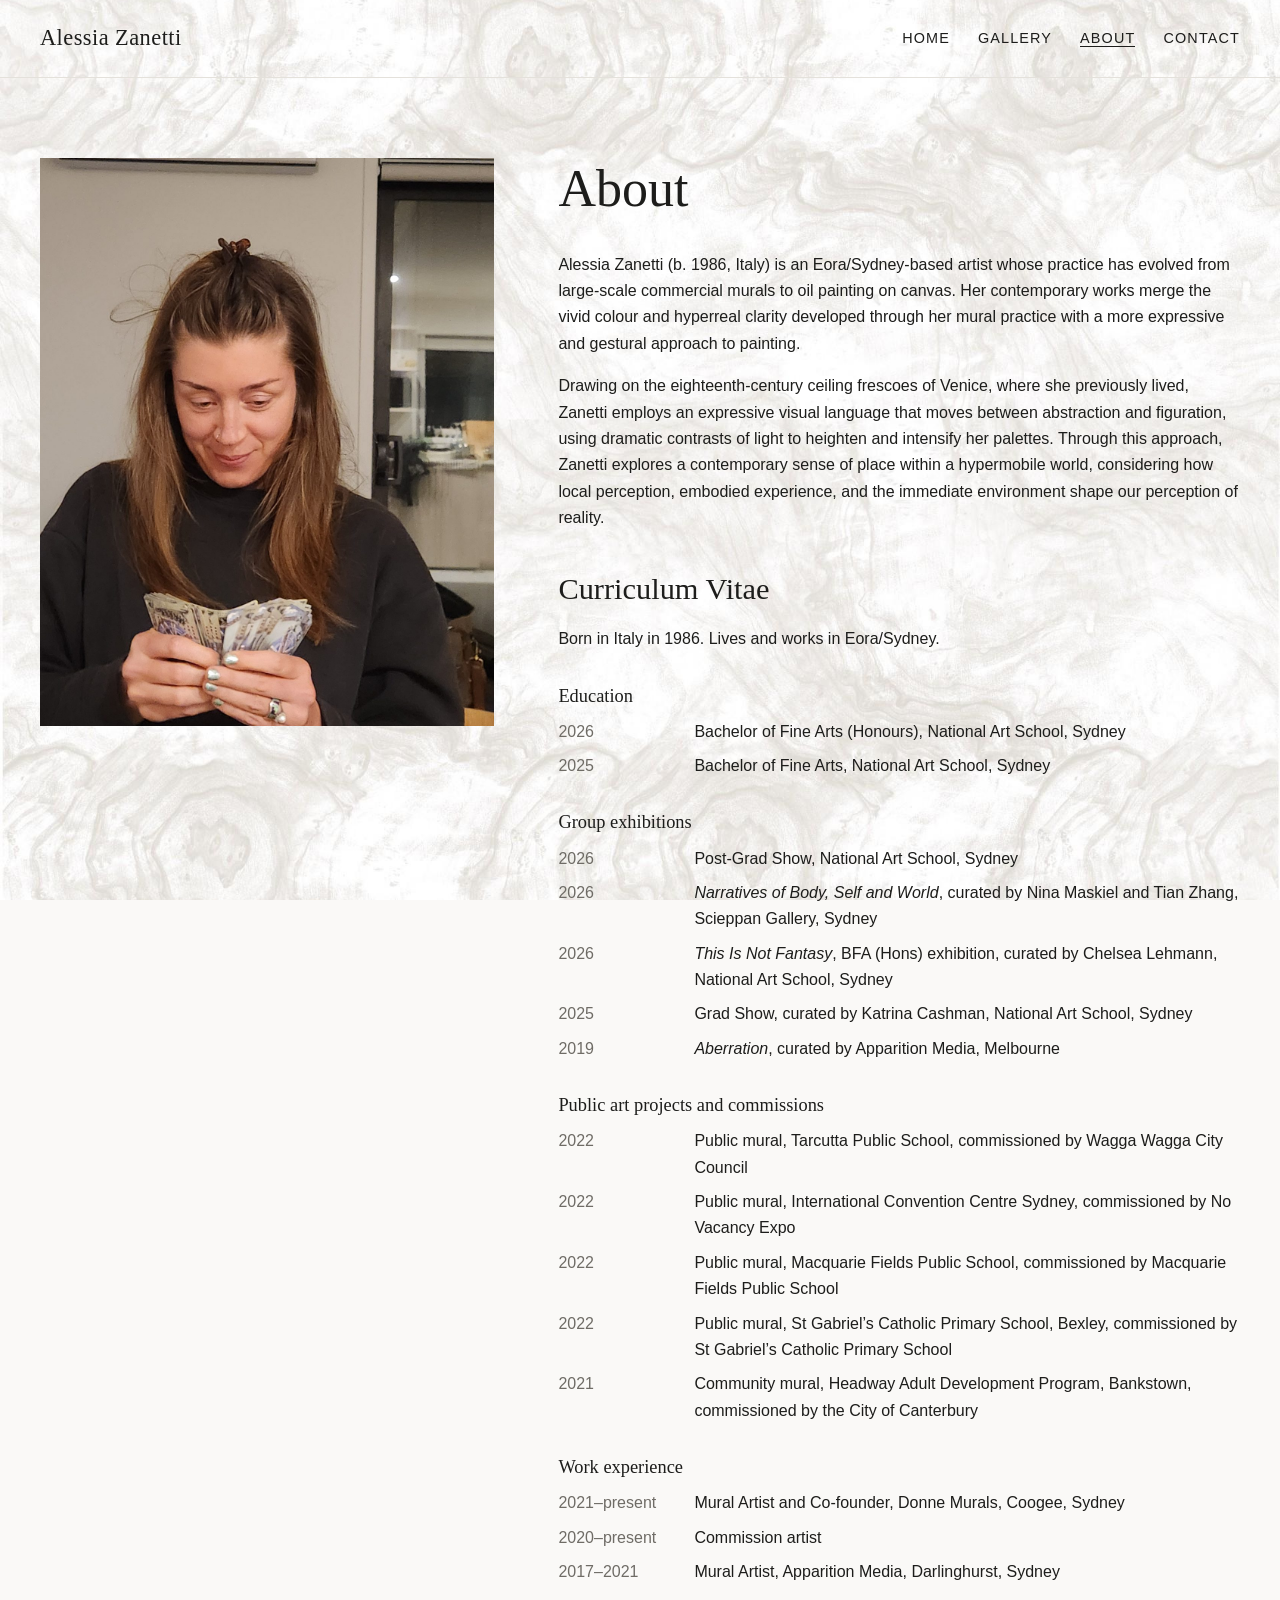
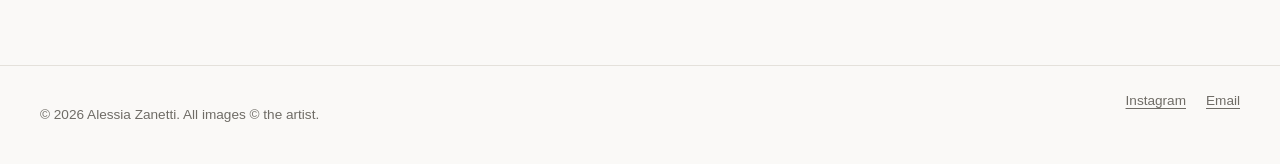
==== about.html @ e6702dd6 "Use light marble background on all pages Co-Authored-By: Claude Opus 5.5 <noreply@anthropic.com> Cla" ====
<!DOCTYPE html>
<html lang="en">
<head>
  <meta charset="utf-8">
  <meta name="viewport" content="width=device-width, initial-scale=1">
  <title>About — Alessia Zanetti</title>
  <meta name="description" content="Biography and CV of Alessia Zanetti, an Eora/Sydney-based painter working in oil on canvas.">
  <!-- Social sharing preview (replace image with a real painting) -->
  <meta property="og:title" content="About — Alessia Zanetti">
  <meta property="og:description" content="Biography and CV of Alessia Zanetti, an Eora/Sydney-based painter working in oil on canvas.">
  <meta property="og:image" content="images/paintings/morning-light.jpg">
  <link rel="stylesheet" href="css/style.css">
</head>
<body class="bg-marble-light">
  <a class="skip-link" href="#main">Skip to content</a>

  <header class="site-header">
    <div class="container">
      <a class="logo" href="index.html">Alessia Zanetti</a>
      <button class="nav-toggle" aria-expanded="false" aria-controls="site-nav">Menu</button>
      <nav class="site-nav" id="site-nav" aria-label="Main">
        <ul>
          <li><a href="index.html">Home</a></li>
          <li><a href="gallery.html">Gallery</a></li>
          <li><a href="about.html" aria-current="page">About</a></li>
          <li><a href="contact.html">Contact</a></li>
        </ul>
      </nav>
    </div>
  </header>

  <main id="main">
    <section class="section container about-grid">
      <!-- Portrait: replace images/portrait.jpg to change it (portrait format, ~1200 × 1600 px) -->
      <div class="portrait">
        <img src="images/portrait.jpg" alt="Alessia Zanetti">
      </div>

      <div>
        <h1>About</h1>
        <p>
          Alessia Zanetti (b. 1986, Italy) is an Eora/Sydney-based artist whose practice has
          evolved from large-scale commercial murals to oil painting on canvas. Her contemporary
          works merge the vivid colour and hyperreal clarity developed through her mural practice
          with a more expressive and gestural approach to painting.
        </p>
        <p>
          Drawing on the eighteenth-century ceiling frescoes of Venice, where she previously lived,
          Zanetti employs an expressive visual language that moves between abstraction and
          figuration, using dramatic contrasts of light to heighten and intensify her palettes.
          Through this approach, Zanetti explores a contemporary sense of place within a
          hypermobile world, considering how local perception, embodied experience, and the
          immediate environment shape our perception of reality.
        </p>

        <div class="cv">
          <h2>Curriculum Vitae</h2>
          <p class="meta">Born in Italy in 1986. Lives and works in Eora/Sydney.</p>

          <h3>Education</h3>
          <dl>
            <dt>2026</dt><dd>Bachelor of Fine Arts (Honours), National Art School, Sydney</dd>
            <dt>2025</dt><dd>Bachelor of Fine Arts, National Art School, Sydney</dd>
          </dl>

          <h3>Group exhibitions</h3>
          <dl>
            <dt>2026</dt><dd>Post-Grad Show, National Art School, Sydney</dd>
            <dt>2026</dt><dd><em>Narratives of Body, Self and World</em>, curated by Nina Maskiel and Tian Zhang, Scieppan Gallery, Sydney</dd>
            <dt>2026</dt><dd><em>This Is Not Fantasy</em>, BFA (Hons) exhibition, curated by Chelsea Lehmann, National Art School, Sydney</dd>
            <dt>2025</dt><dd>Grad Show, curated by Katrina Cashman, National Art School, Sydney</dd>
            <dt>2019</dt><dd><em>Aberration</em>, curated by Apparition Media, Melbourne</dd>
          </dl>

          <h3>Public art projects and commissions</h3>
          <dl>
            <dt>2022</dt><dd>Public mural, Tarcutta Public School, commissioned by Wagga Wagga City Council</dd>
            <dt>2022</dt><dd>Public mural, International Convention Centre Sydney, commissioned by No Vacancy Expo</dd>
            <dt>2022</dt><dd>Public mural, Macquarie Fields Public School, commissioned by Macquarie Fields Public School</dd>
            <dt>2022</dt><dd>Public mural, St Gabriel&rsquo;s Catholic Primary School, Bexley, commissioned by St Gabriel&rsquo;s Catholic Primary School</dd>
            <dt>2021</dt><dd>Community mural, Headway Adult Development Program, Bankstown, commissioned by the City of Canterbury</dd>
          </dl>

          <h3>Work experience</h3>
          <dl>
            <dt>2021&ndash;present</dt><dd>Mural Artist and Co-founder, Donne Murals, Coogee, Sydney</dd>
            <dt>2020&ndash;present</dt><dd>Commission artist</dd>
            <dt>2017&ndash;2021</dt><dd>Mural Artist, Apparition Media, Darlinghurst, Sydney</dd>
          </dl>
        </div>
      </div>
    </section>
  </main>

  <footer class="site-footer">
    <div class="container">
      <p>&copy; <span data-year>2026</span> Alessia Zanetti. All images &copy; the artist.</p>
      <ul>
        <li><a href="https://www.instagram.com/alessia_zanetti/" target="_blank" rel="noopener">Instagram</a></li>
        <li><a href="mailto:alessia_zanetti@yahoo.it">Email</a></li>
      </ul>
    </div>
  </footer>

  <script src="js/gallery.js" defer></script>
</body>
</html>
---- css/style.css ----
/* ==========================================================================
   Alessia Zanetti — portfolio styles
   Edit the variables below to change the whole site's look.
   ========================================================================== */

:root {
  --bg: #faf9f7;
  --text: #1d1d1b;
  --muted: #6f6c66;
  --line: #e4e1db;
  --accent: #8a3b2a;

  --font-body: "Helvetica Neue", Arial, sans-serif;
  --font-display: Georgia, "Times New Roman", serif;

  --max-width: 1200px;
  --gap: clamp(1rem, 2.5vw, 2rem);
}

*,
*::before,
*::after { box-sizing: border-box; }

html { scroll-behavior: smooth; }

body {
  margin: 0;
  background: var(--bg);
  color: var(--text);
  font: 1rem/1.65 var(--font-body);
  -webkit-font-smoothing: antialiased;
  display: flex;
  flex-direction: column;
  min-height: 100vh;
}

main { flex: 1; }

/* ---------- Page backgrounds ----------
   A fixed layer behind the page. background-size: cover keeps each image's
   proportions and crops the edges to fill any screen size.
   Choose a background per page with a class on <body>, e.g. <body class="bg-stone">. */

body::before {
  content: "";
  position: fixed;
  inset: 0;
  z-index: -1;
  background: var(--bg) var(--bg-image, none) center / cover no-repeat;
  pointer-events: none;
}
.bg-marble-light { --bg-image: url("../images/backgrounds/marble-light.jpg"); }
.bg-plaster      { --bg-image: url("../images/backgrounds/plaster.jpg"); }
.bg-marble-taupe { --bg-image: url("../images/backgrounds/marble-taupe.jpg"); }
.bg-stone        { --bg-image: url("../images/backgrounds/stone.jpg"); }

img { max-width: 100%; height: auto; display: block; }

a { color: inherit; text-underline-offset: 0.2em; }
a:hover { color: var(--accent); }

h1, h2, h3 {
  font-family: var(--font-display);
  font-weight: normal;
  line-height: 1.2;
  margin: 0 0 0.6em;
}
h1 { font-size: clamp(2rem, 5vw, 3.25rem); }
h2 { font-size: clamp(1.4rem, 3vw, 1.9rem); }
h3 { font-size: 1.15rem; }

.container {
  width: min(100% - 2 * var(--gap), var(--max-width));
  margin-inline: auto;
}

.skip-link {
  position: absolute;
  left: -999px;
  background: var(--text);
  color: var(--bg);
  padding: 0.5rem 1rem;
  z-index: 100;
}
.skip-link:focus { left: 1rem; top: 1rem; }

/* ---------- Header / nav ---------- */

.site-header { border-bottom: 1px solid var(--line); }
.site-header .container {
  display: flex;
  align-items: center;
  justify-content: space-between;
  gap: 1rem;
  padding-block: 1.25rem;
}

.logo {
  font-family: var(--font-display);
  font-size: 1.4rem;
  text-decoration: none;
  letter-spacing: 0.02em;
}

.nav-toggle {
  display: none;
  background: none;
  border: 1px solid var(--line);
  padding: 0.4rem 0.75rem;
  font: inherit;
  cursor: pointer;
}

.site-nav ul {
  display: flex;
  gap: 1.75rem;
  list-style: none;
  margin: 0;
  padding: 0;
}
.site-nav a {
  text-decoration: none;
  font-size: 0.9rem;
  letter-spacing: 0.08em;
  text-transform: uppercase;
}
.site-nav a[aria-current="page"] {
  border-bottom: 1px solid currentColor;
}

@media (max-width: 640px) {
  .nav-toggle { display: block; }
  .site-nav { display: none; width: 100%; }
  .site-nav.open { display: block; }
  .site-header .container { flex-wrap: wrap; }
  .site-nav ul { flex-direction: column; gap: 0.75rem; padding-top: 0.5rem; }
}

/* ---------- Sections ---------- */

.section { padding-block: clamp(2.5rem, 7vw, 5rem); }

.hero {
  padding-block: clamp(3rem, 10vw, 7rem);
  text-align: center;
}
.hero p {
  color: var(--muted);
  max-width: 38rem;
  margin: 0 auto 2rem;
  font-size: 1.1rem;
}

.button {
  display: inline-block;
  padding: 0.75rem 1.6rem;
  border: 1px solid var(--text);
  text-decoration: none;
  font-size: 0.85rem;
  letter-spacing: 0.1em;
  text-transform: uppercase;
  background: none;
  cursor: pointer;
  font-family: inherit;
  color: var(--text);
}
.button:hover { background: var(--text); color: var(--bg); }

.section-head {
  display: flex;
  justify-content: space-between;
  align-items: baseline;
  gap: 1rem;
  margin-bottom: 2rem;
}

/* ---------- Gallery grid ---------- */

.filters {
  display: flex;
  flex-wrap: wrap;
  gap: 0.5rem;
  margin-bottom: 2rem;
}
.filters button {
  background: none;
  border: 1px solid var(--line);
  padding: 0.4rem 0.9rem;
  font: inherit;
  font-size: 0.85rem;
  cursor: pointer;
  color: var(--muted);
}
.filters button[aria-pressed="true"] {
  border-color: var(--text);
  color: var(--text);
}

.grid {
  display: grid;
  grid-template-columns: repeat(auto-fill, minmax(260px, 1fr));
  gap: var(--gap);
}

.card { margin: 0; }
.card button {
  display: block;
  width: 100%;
  padding: 0;
  border: 0;
  background: none;
  cursor: zoom-in;
  font: inherit;
  color: inherit;
  text-align: left;
}
.card .frame {
  aspect-ratio: 4 / 5;
  overflow: hidden;
  background: var(--line);
}
.card img {
  width: 100%;
  height: 100%;
  object-fit: cover;
  transition: transform 0.4s ease, opacity 0.3s;
}
.card button:hover img,
.card button:focus-visible img { transform: scale(1.03); }

.card figcaption { padding-top: 0.75rem; }
.card .title { font-family: var(--font-display); font-size: 1.05rem; }
.card .meta { color: var(--muted); font-size: 0.85rem; }
.sold::after {
  content: "";
  display: inline-block;
  width: 0.55em;
  height: 0.55em;
  margin-left: 0.4em;
  border-radius: 50%;
  background: var(--accent);
  vertical-align: middle;
}

/* ---------- Lightbox ---------- */

.lightbox {
  border: 0;
  padding: 0;
  max-width: 100vw;
  max-height: 100vh;
  width: 100vw;
  height: 100vh;
  background: rgba(20, 20, 18, 0.96);
  color: #f2f0ec;
}
.lightbox::backdrop { background: transparent; }
.lightbox-inner {
  height: 100%;
  display: grid;
  grid-template-rows: minmax(0, 1fr) auto;
  place-items: center;
  padding: 3.5rem 4rem 1.5rem;
}
.lightbox img {
  width: 100%;
  height: 100%;
  object-fit: contain;
}
.lightbox-caption {
  text-align: center;
  padding-top: 1rem;
  font-size: 0.9rem;
}
.lightbox-caption .title { font-family: var(--font-display); font-size: 1.15rem; }
.lightbox-caption .meta { color: #b3afa7; }
.lightbox button {
  position: absolute;
  background: none;
  border: 0;
  color: inherit;
  font-size: 2rem;
  line-height: 1;
  cursor: pointer;
  padding: 0.75rem;
  opacity: 0.75;
}
.lightbox button:hover { opacity: 1; }
.lb-close { top: 0.5rem; right: 0.75rem; }
.lb-prev { left: 0.5rem; top: 50%; transform: translateY(-50%); }
.lb-next { right: 0.5rem; top: 50%; transform: translateY(-50%); }

@media (max-width: 640px) {
  .lightbox-inner { padding: 3.5rem 0.5rem 1rem; }
  .lb-prev, .lb-next { top: auto; bottom: 0.5rem; transform: none; }
}

/* ---------- About ---------- */

.about-grid {
  display: grid;
  grid-template-columns: minmax(0, 2fr) minmax(0, 3fr);
  gap: clamp(2rem, 5vw, 4rem);
  align-items: start;
}
@media (max-width: 760px) { .about-grid { grid-template-columns: 1fr; } }

.portrait { background: var(--line); aspect-ratio: 4 / 5; overflow: hidden; }
.portrait img { width: 100%; height: 100%; object-fit: cover; }

.statement {
  font-family: var(--font-display);
  font-size: 1.2rem;
  border-left: 2px solid var(--accent);
  padding-left: 1.25rem;
  margin: 2rem 0;
}

.cv h2 { margin-top: 2.5rem; }
.cv h3 { margin: 2rem 0 0.75rem; }
.cv dl { display: grid; grid-template-columns: 7.5rem 1fr; gap: 0.5rem 1rem; margin: 0; }
.cv dt { white-space: nowrap; }
@media (max-width: 480px) {
  .cv dl { grid-template-columns: 1fr; gap: 0; }
  .cv dl dd { margin-bottom: 0.6rem; }
}
.cv dt { color: var(--muted); }
.cv dd { margin: 0; }

/* ---------- Contact ---------- */

.contact-form { display: grid; gap: 1.25rem; max-width: 34rem; }
.contact-form label { display: grid; gap: 0.35rem; font-size: 0.9rem; }
.contact-form input,
.contact-form textarea {
  font: inherit;
  padding: 0.7rem 0.8rem;
  border: 1px solid var(--line);
  background: #fff;
}
.contact-form input:focus,
.contact-form textarea:focus { outline: 2px solid var(--accent); outline-offset: 1px; }
.contact-form textarea { min-height: 9rem; resize: vertical; }

/* ---------- Footer ---------- */

.site-footer {
  border-top: 1px solid var(--line);
  color: var(--muted);
  font-size: 0.85rem;
}
.site-footer .container {
  display: flex;
  flex-wrap: wrap;
  justify-content: space-between;
  gap: 1rem;
  padding-block: 1.5rem;
}
.site-footer ul { display: flex; gap: 1.25rem; list-style: none; margin: 0; padding: 0; }

.visually-hidden {
  position: absolute !important;
  width: 1px; height: 1px;
  overflow: hidden;
  clip: rect(0 0 0 0);
  white-space: nowrap;
}

@media (prefers-reduced-motion: reduce) {
  * { transition: none !important; scroll-behavior: auto !important; }
}
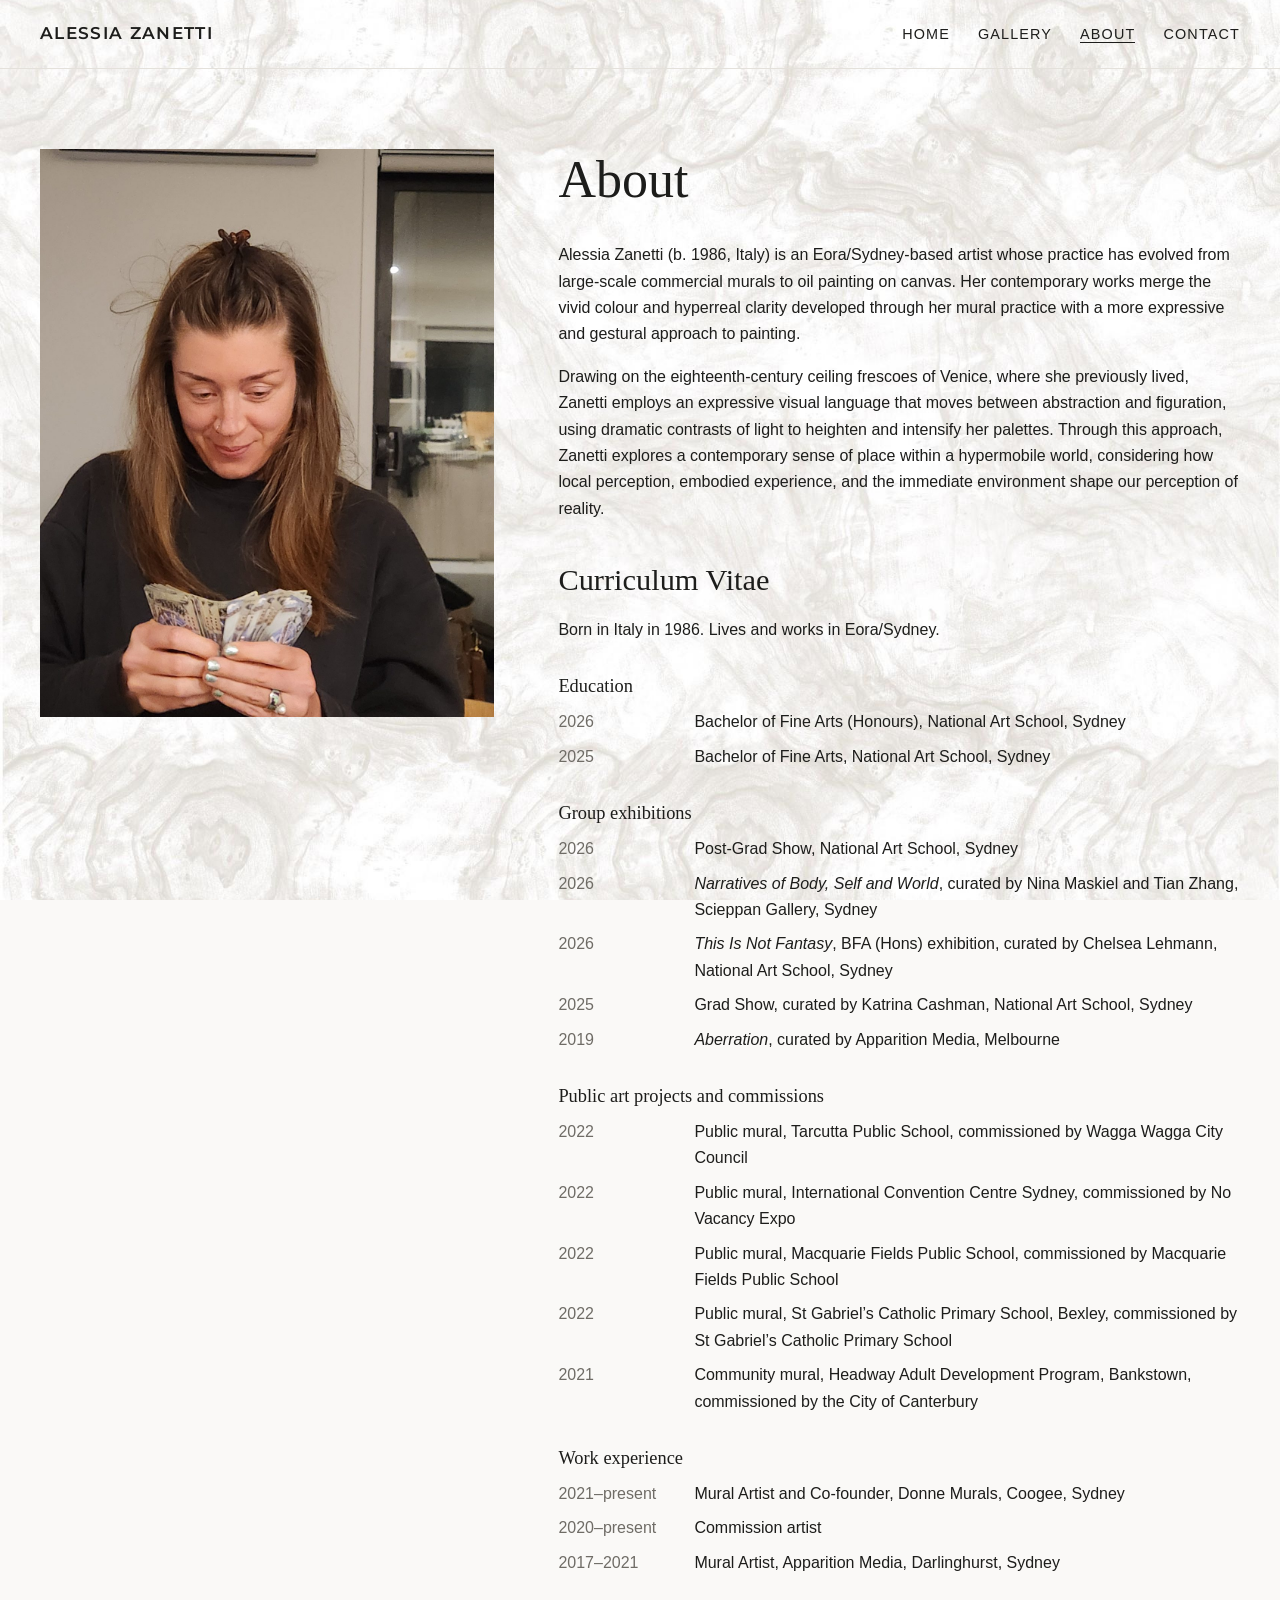
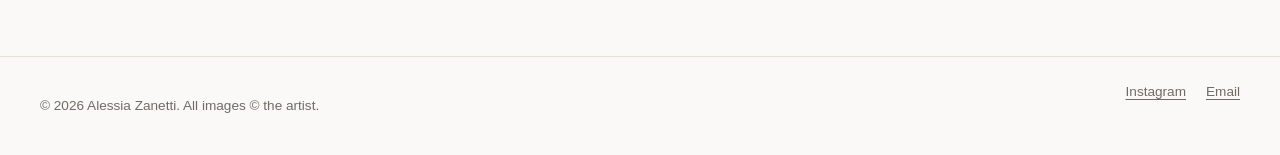
==== commit c8f3a3ea: "Use Montserrat for the artist's name on every page The header logo and the home page title now match" ====
--- a/about.html
+++ b/about.html
@@ -8,7 +8,8 @@
   <!-- Social sharing preview (replace image with a real painting) -->
   <meta property="og:title" content="About — Alessia Zanetti">
   <meta property="og:description" content="Biography and CV of Alessia Zanetti, an Eora/Sydney-based painter working in oil on canvas.">
-  <meta property="og:image" content="images/paintings/morning-light.jpg">
+  <meta property="og:image" content="https://alessiazanetti.com/images/paintings/untitled-2.jpg">
+  <link rel="preload" href="fonts/montserrat-latin-600-normal.woff2" as="font" type="font/woff2" crossorigin>
   <link rel="stylesheet" href="css/style.css">
 </head>
 <body class="bg-marble-light">
@@ -20,7 +21,7 @@
       <button class="nav-toggle" aria-expanded="false" aria-controls="site-nav">Menu</button>
       <nav class="site-nav" id="site-nav" aria-label="Main">
         <ul>
-          <li><a href="index.html">Home</a></li>
+          <li><a href="home.html">Home</a></li>
           <li><a href="gallery.html">Gallery</a></li>
           <li><a href="about.html" aria-current="page">About</a></li>
           <li><a href="contact.html">Contact</a></li>
--- a/css/style.css
+++ b/css/style.css
@@ -2,6 +2,11 @@
    Alessia Zanetti — portfolio styles
    Edit the variables below to change the whole site's look.
    ========================================================================== */
+
+/* Montserrat (self-hosted, SIL Open Font License) is used for the artist's name
+   everywhere, matching the landing page. */
+@font-face { font-family: "Montserrat"; font-weight: 600; font-style: normal; font-display: swap;
+  src: url("../fonts/montserrat-latin-600-normal.woff2") format("woff2"); }
 
 :root {
   --bg: #faf9f7;
@@ -12,6 +17,7 @@
 
   --font-body: "Helvetica Neue", Arial, sans-serif;
   --font-display: Georgia, "Times New Roman", serif;
+  --font-name: "Montserrat", "Helvetica Neue", Arial, sans-serif;  /* the artist's name */
 
   --max-width: 1200px;
   --gap: clamp(1rem, 2.5vw, 2rem);
@@ -95,11 +101,16 @@
   padding-block: 1.25rem;
 }
 
+.logo,
+.artist-name {
+  font-family: var(--font-name);
+  font-weight: 600;
+  text-transform: uppercase;
+  letter-spacing: 0.08em;
+}
 .logo {
-  font-family: var(--font-display);
-  font-size: 1.4rem;
+  font-size: 1.05rem;
   text-decoration: none;
-  letter-spacing: 0.02em;
 }
 
 .nav-toggle {
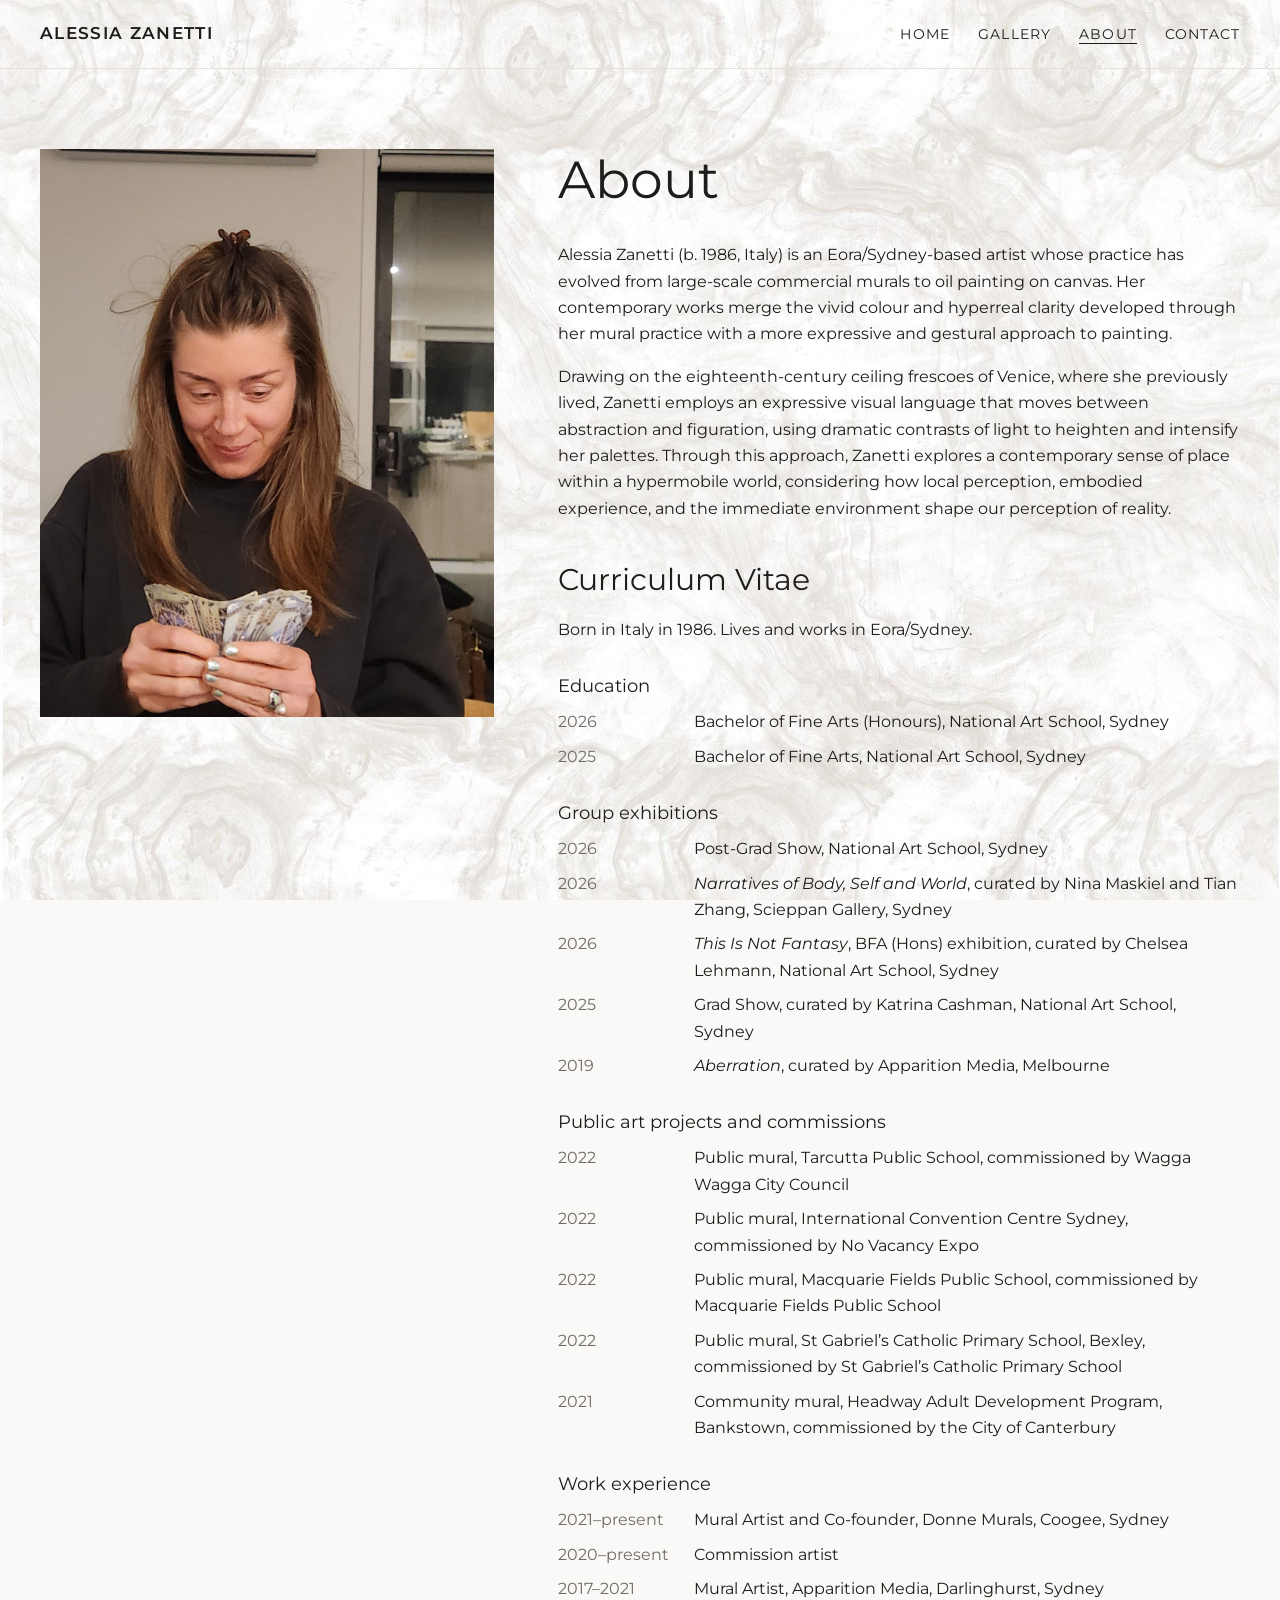
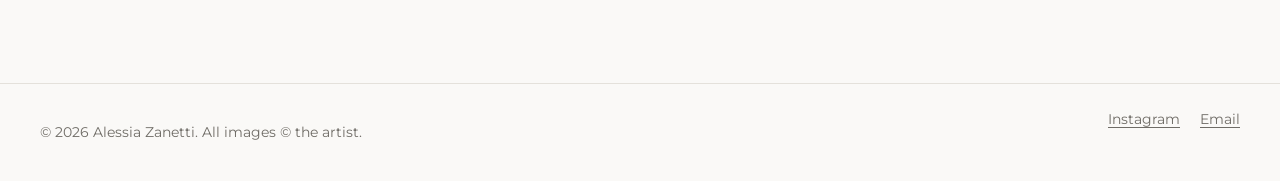
==== commit f0333726: "Use Montserrat for all text and remove lilac - Body text and headings now use self-hosted Montserrat" ====
--- a/about.html
+++ b/about.html
@@ -9,6 +9,7 @@
   <meta property="og:title" content="About — Alessia Zanetti">
   <meta property="og:description" content="Biography and CV of Alessia Zanetti, an Eora/Sydney-based painter working in oil on canvas.">
   <meta property="og:image" content="https://alessiazanetti.com/images/paintings/untitled-2.jpg">
+  <link rel="preload" href="fonts/montserrat-latin-400-normal.woff2" as="font" type="font/woff2" crossorigin>
   <link rel="preload" href="fonts/montserrat-latin-600-normal.woff2" as="font" type="font/woff2" crossorigin>
   <link rel="stylesheet" href="css/style.css">
 </head>
--- a/css/style.css
+++ b/css/style.css
@@ -3,8 +3,11 @@
    Edit the variables below to change the whole site's look.
    ========================================================================== */
 
-/* Montserrat (self-hosted, SIL Open Font License) is used for the artist's name
-   everywhere, matching the landing page. */
+/* Montserrat (self-hosted, SIL Open Font License) is used for all text. */
+@font-face { font-family: "Montserrat"; font-weight: 400; font-style: normal; font-display: swap;
+  src: url("../fonts/montserrat-latin-400-normal.woff2") format("woff2"); }
+@font-face { font-family: "Montserrat"; font-weight: 400; font-style: italic; font-display: swap;
+  src: url("../fonts/montserrat-latin-400-italic.woff2") format("woff2"); }
 @font-face { font-family: "Montserrat"; font-weight: 600; font-style: normal; font-display: swap;
   src: url("../fonts/montserrat-latin-600-normal.woff2") format("woff2"); }
 
@@ -15,9 +18,9 @@
   --line: #e4e1db;
   --accent: #8a3b2a;
 
-  --font-body: "Helvetica Neue", Arial, sans-serif;
-  --font-display: Georgia, "Times New Roman", serif;
-  --font-name: "Montserrat", "Helvetica Neue", Arial, sans-serif;  /* the artist's name */
+  --font-body: "Montserrat", "Helvetica Neue", Arial, sans-serif;
+  --font-display: var(--font-body);   /* headings */
+  --font-name: var(--font-body);      /* the artist's name */
 
   --max-width: 1200px;
   --gap: clamp(1rem, 2.5vw, 2rem);
@@ -286,6 +289,7 @@
 .lightbox-caption .title { font-family: var(--font-display); font-size: 1.15rem; }
 .lightbox-caption .meta { color: #b3afa7; }
 .lightbox button {
+  font-family: inherit;
   position: absolute;
   background: none;
   border: 0;
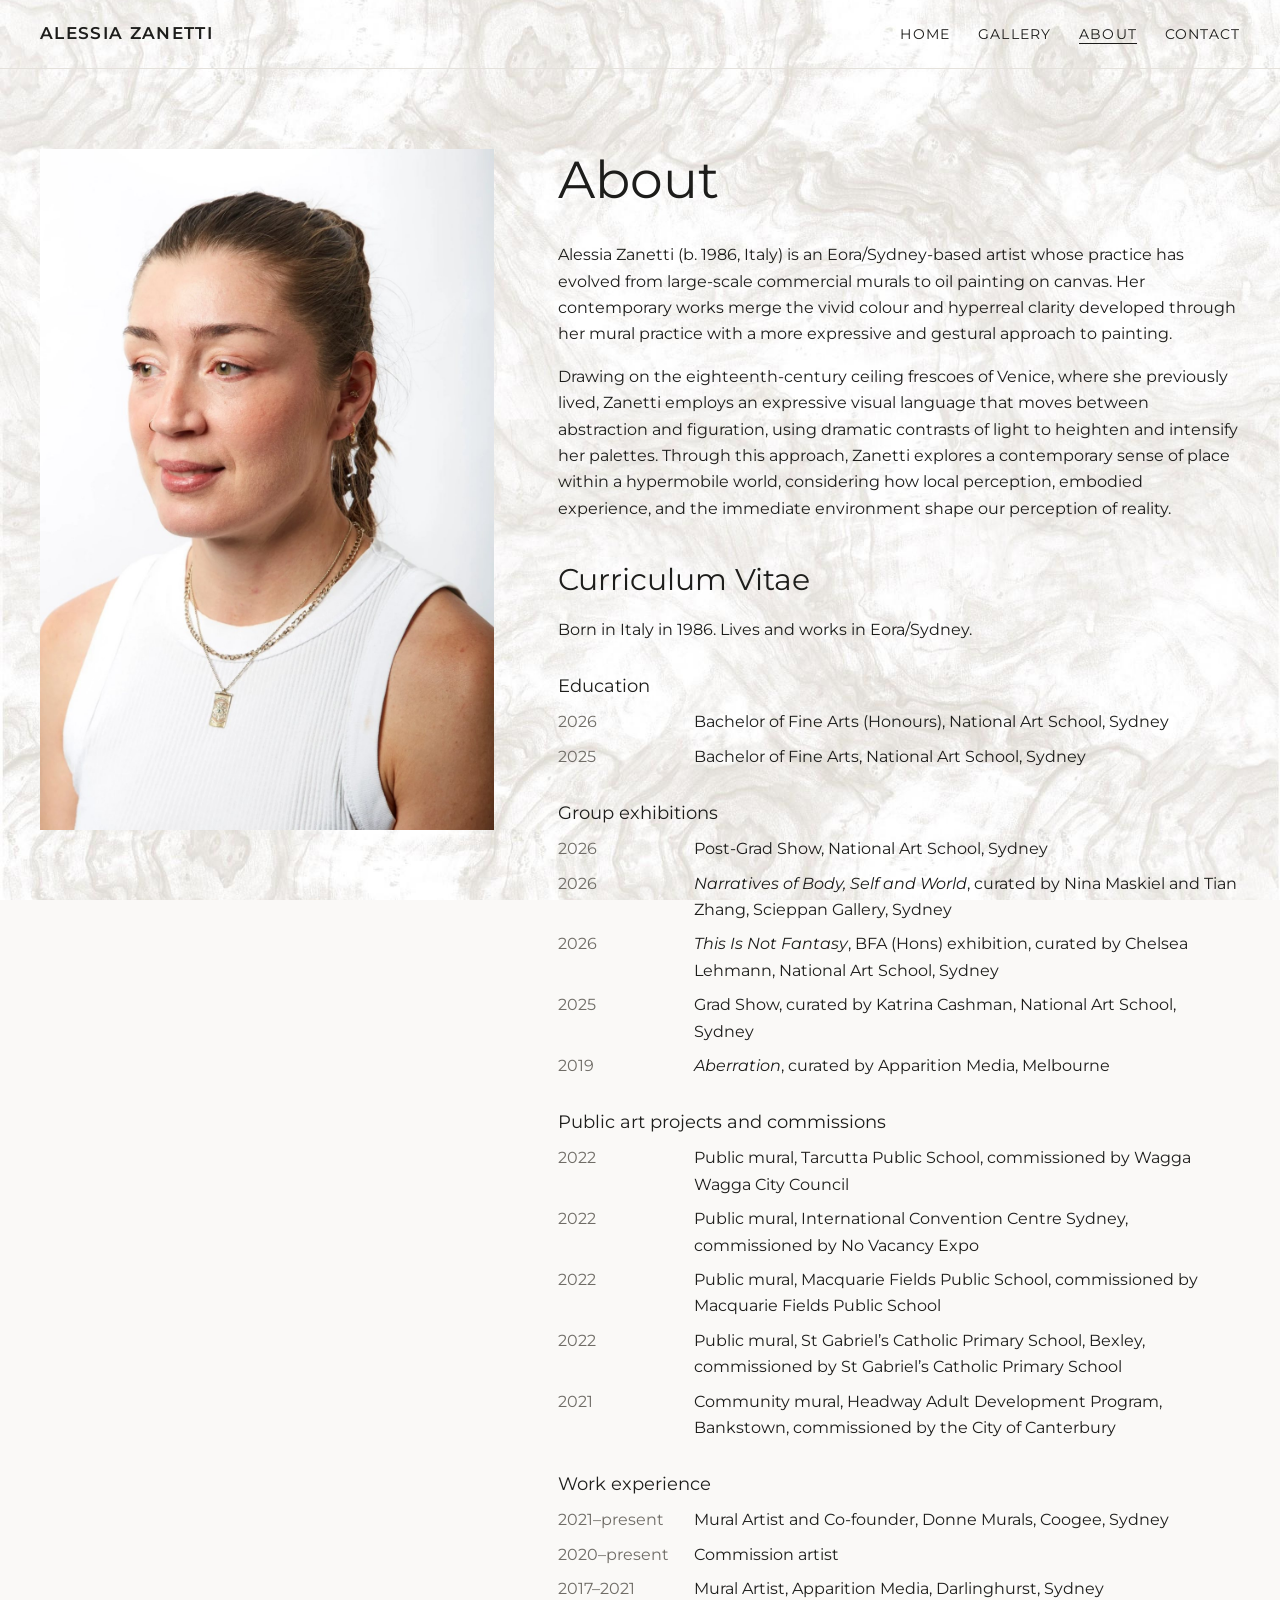
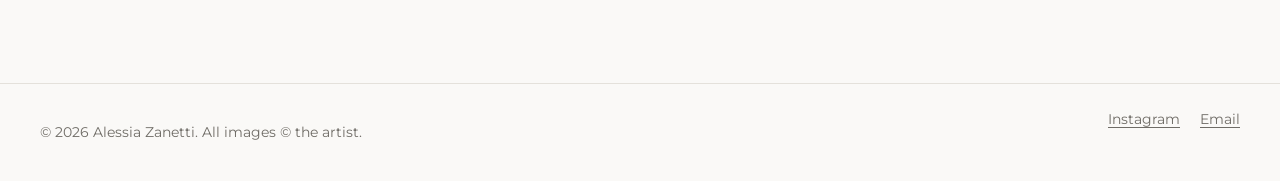
==== commit 3ddb3ce7: "Use new studio portrait on the About page Replace images/portrait.jpg (resized to 1066 × 1600, metad" ====
--- a/about.html
+++ b/about.html
@@ -33,7 +33,7 @@
 
   <main id="main">
     <section class="section container about-grid">
-      <!-- Portrait: replace images/portrait.jpg to change it (portrait format, ~1200 × 1600 px) -->
+      <!-- Portrait: replace images/portrait.jpg to change it (portrait format, 2:3, e.g. 1066 × 1600 px) -->
       <div class="portrait">
         <img src="images/portrait.jpg" alt="Alessia Zanetti">
       </div>
--- a/css/style.css
+++ b/css/style.css
@@ -245,6 +245,7 @@
 .card figcaption { padding-top: 0.75rem; }
 .card .title { font-family: var(--font-display); font-size: 1.05rem; }
 .card .meta { color: var(--muted); font-size: 0.85rem; }
+.card .price { font-size: 0.85rem; font-weight: 600; margin-top: 0.15rem; }
 .sold::after {
   content: "";
   display: inline-block;
@@ -320,7 +321,7 @@
 }
 @media (max-width: 760px) { .about-grid { grid-template-columns: 1fr; } }
 
-.portrait { background: var(--line); aspect-ratio: 4 / 5; overflow: hidden; }
+.portrait { background: var(--line); aspect-ratio: 2 / 3; overflow: hidden; }
 .portrait img { width: 100%; height: 100%; object-fit: cover; }
 
 .statement {
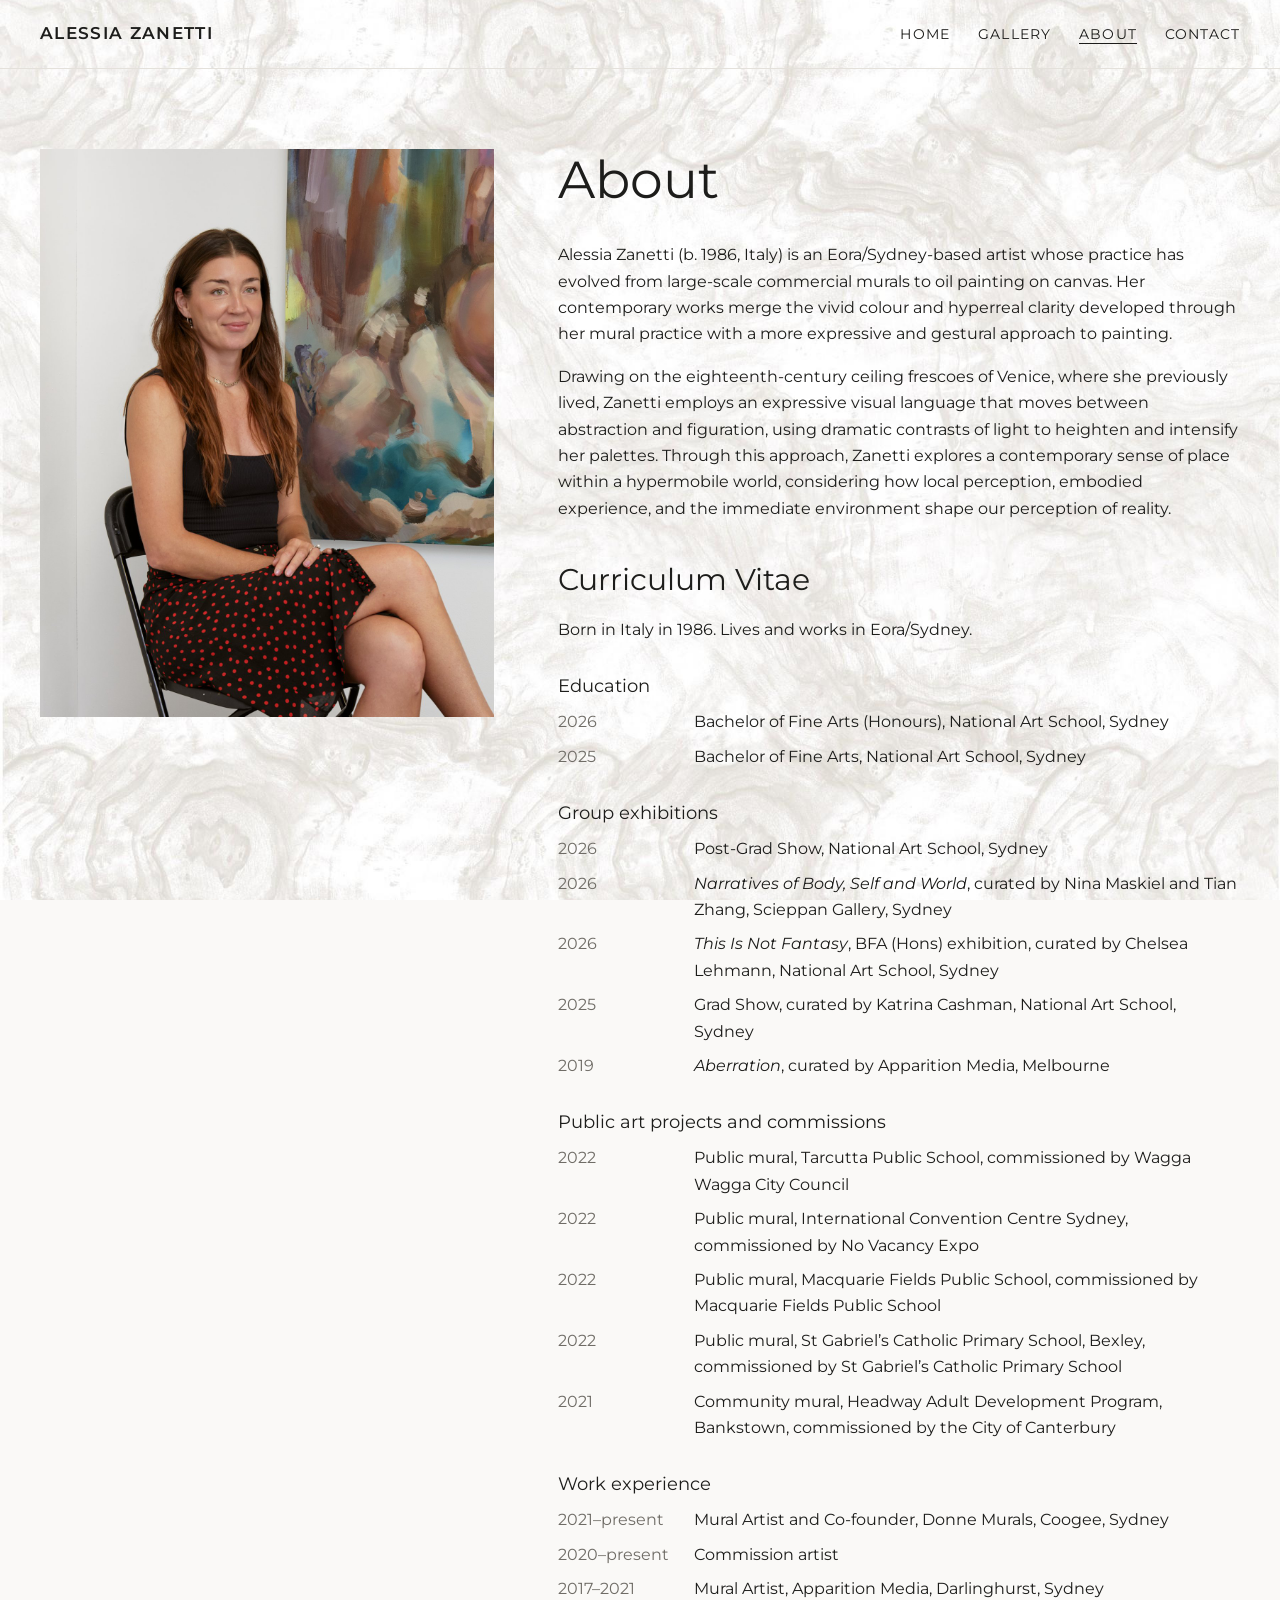
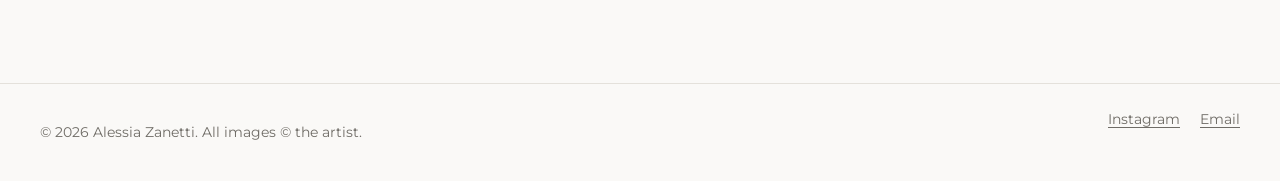
==== commit 5dee365f: "Replace Untitled I–III with the new 2026 paintings; new About portrait - Add 11 images from the uplo" ====
--- a/about.html
+++ b/about.html
@@ -8,7 +8,7 @@
   <!-- Social sharing preview (replace image with a real painting) -->
   <meta property="og:title" content="About — Alessia Zanetti">
   <meta property="og:description" content="Biography and CV of Alessia Zanetti, an Eora/Sydney-based painter working in oil on canvas.">
-  <meta property="og:image" content="https://alessiazanetti.com/images/paintings/untitled-2.jpg">
+  <meta property="og:image" content="https://alessiazanetti.com/images/paintings/nothing-is-connected-to-everything.jpg">
   <link rel="preload" href="fonts/montserrat-latin-400-normal.woff2" as="font" type="font/woff2" crossorigin>
   <link rel="preload" href="fonts/montserrat-latin-600-normal.woff2" as="font" type="font/woff2" crossorigin>
   <link rel="stylesheet" href="css/style.css">
@@ -33,7 +33,7 @@
 
   <main id="main">
     <section class="section container about-grid">
-      <!-- Portrait: replace images/portrait.jpg to change it (portrait format, 2:3, e.g. 1066 × 1600 px) -->
+      <!-- Portrait: replace images/portrait.jpg to change it (portrait format, 4:5, e.g. 1280 × 1600 px) -->
       <div class="portrait">
         <img src="images/portrait.jpg" alt="Alessia Zanetti">
       </div>
--- a/css/style.css
+++ b/css/style.css
@@ -321,7 +321,7 @@
 }
 @media (max-width: 760px) { .about-grid { grid-template-columns: 1fr; } }
 
-.portrait { background: var(--line); aspect-ratio: 2 / 3; overflow: hidden; }
+.portrait { background: var(--line); aspect-ratio: 4 / 5; overflow: hidden; }
 .portrait img { width: 100%; height: 100%; object-fit: cover; }
 
 .statement {
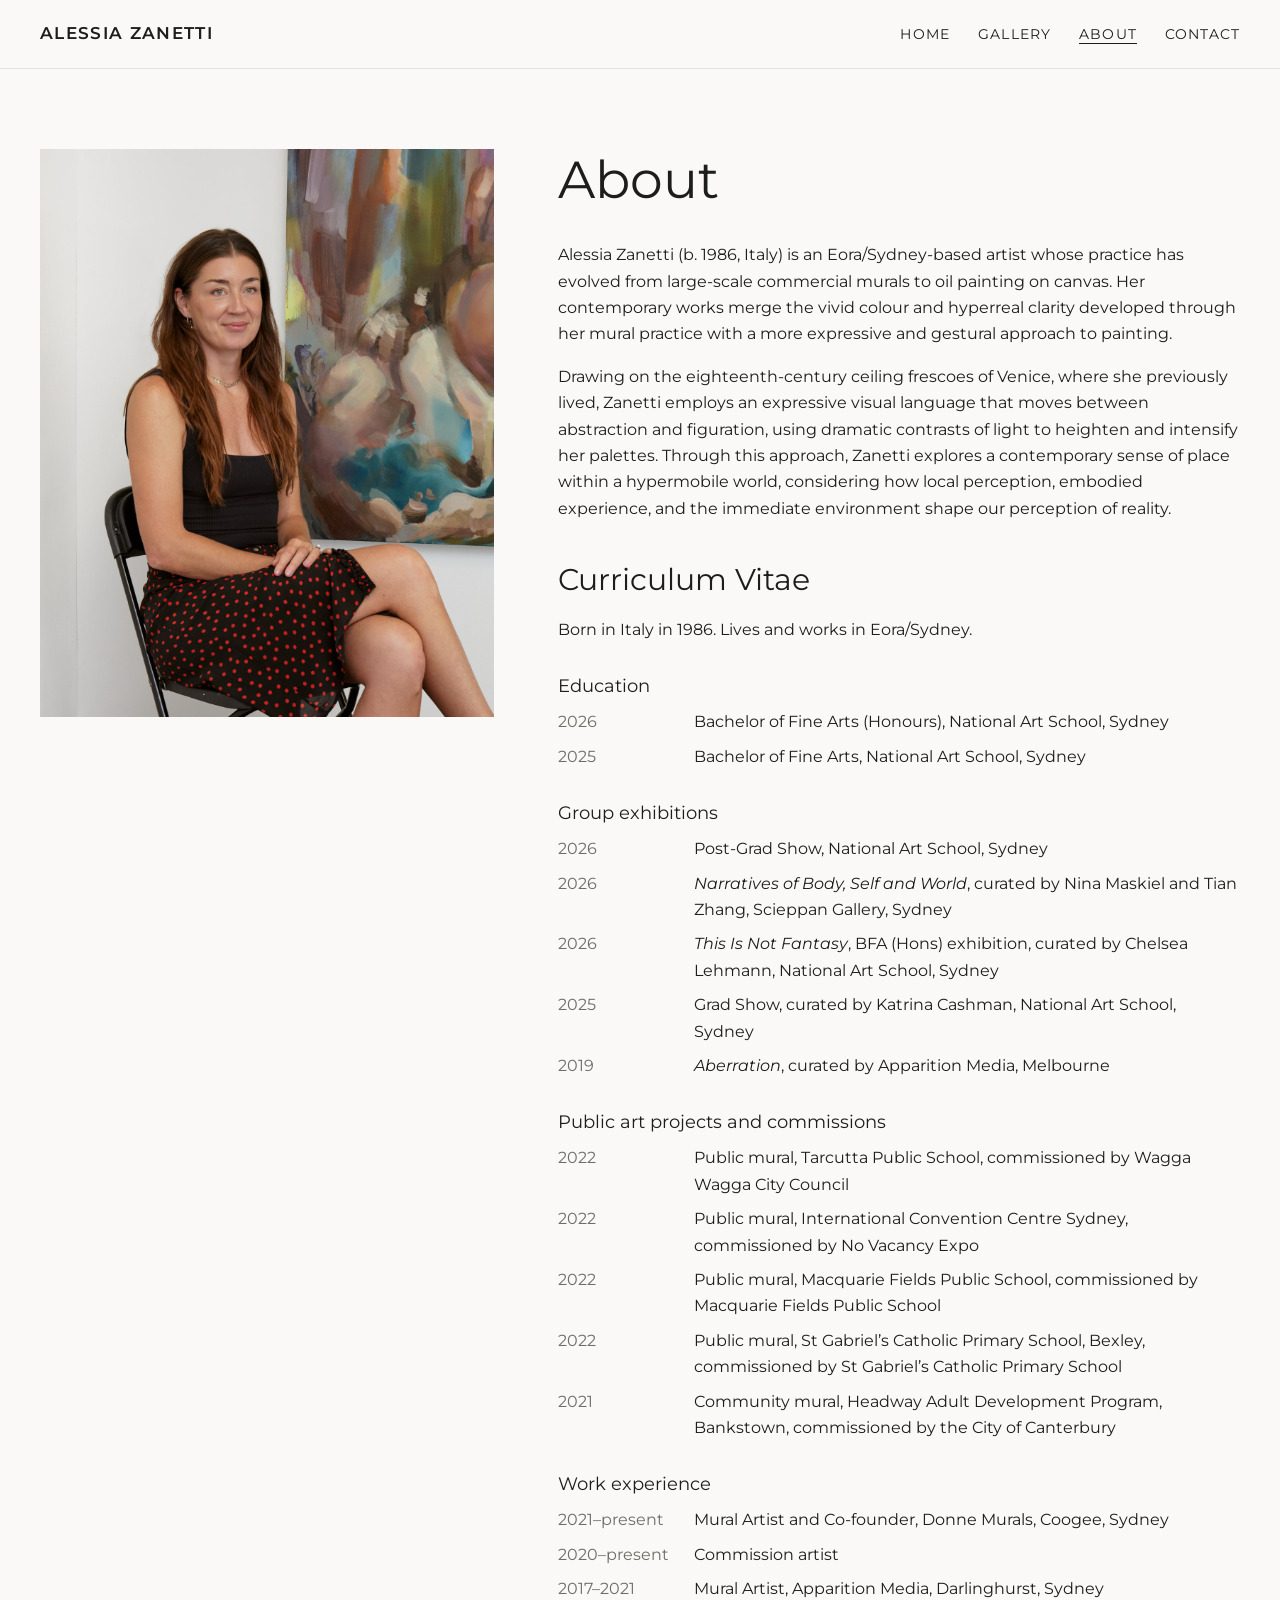
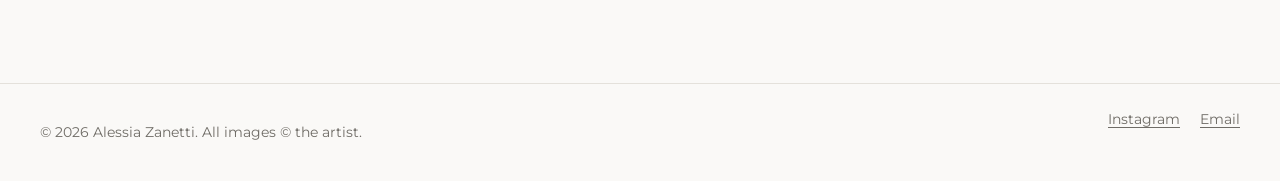
==== commit b741d434: "Use a plain off-white background on all pages except the landing page Remove the marble background c" ====
--- a/about.html
+++ b/about.html
@@ -13,7 +13,7 @@
   <link rel="preload" href="fonts/montserrat-latin-600-normal.woff2" as="font" type="font/woff2" crossorigin>
   <link rel="stylesheet" href="css/style.css">
 </head>
-<body class="bg-marble-light">
+<body>
   <a class="skip-link" href="#main">Skip to content</a>
 
   <header class="site-header">
--- a/css/style.css
+++ b/css/style.css
@@ -12,7 +12,7 @@
   src: url("../fonts/montserrat-latin-600-normal.woff2") format("woff2"); }
 
 :root {
-  --bg: #faf9f7;
+  --bg: #faf9f7;      /* soft off-white page background */
   --text: #1d1d1b;
   --muted: #6f6c66;
   --line: #e4e1db;
